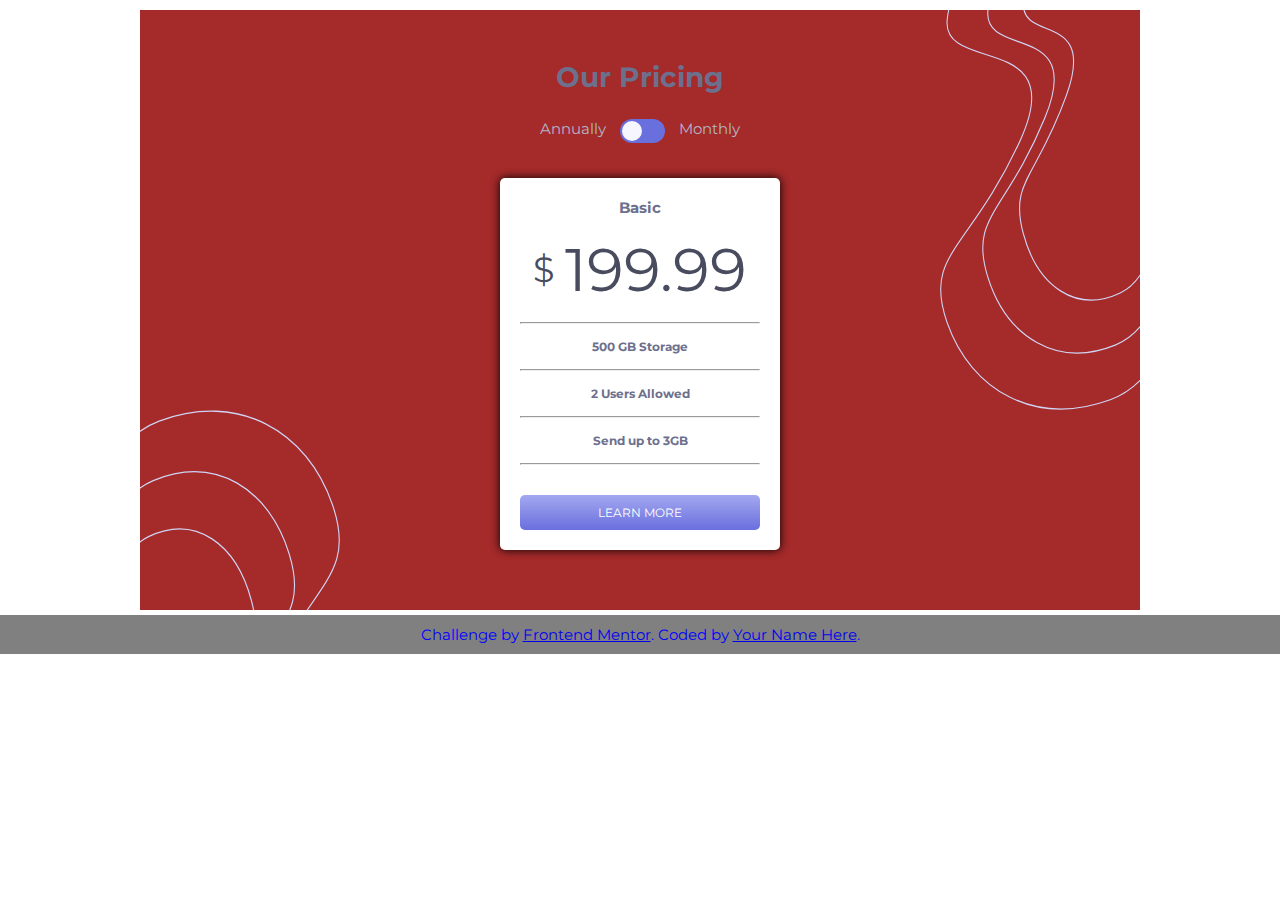
==== index.html @ 0d3bca28 "01_component_Precios" ====
<!DOCTYPE html>
<html lang="en">
<head>
  <meta charset="UTF-8">
  <meta name="viewport" content="width=device-width, initial-scale=1.0"> <!-- displays site properly based on user's device -->

  <link rel="icon" type="image/png" sizes="32x32" href="./images/favicon-32x32.png">
  <link rel="stylesheet" href="./css/main.css">

  <!--FONTS-->
  <link rel="preconnect" href="https://fonts.googleapis.com">
  <link rel="preconnect" href="https://fonts.gstatic.com" crossorigin>
  <link href="https://fonts.googleapis.com/css2?family=Montserrat:ital,wght@0,700;1,700&display=swap" rel="stylesheet">
  

  
  <title>Frontend Mentor | [Challenge Name Here]</title>


</head>
<body>
  <main class="main"> 
    <div class="main__base">

     <!--FIGURA TOP-->
     <div class="background__top">

     </div>

     <h1 class="main__base__title"> Our Pricing </h1>

     <div class="main__base__blockBtn">
      <p class="btnText"> Annually </p>

      <div class="btnSwitch">
        <div class="btnSwitch__circle">

        </div>
      </div>
      
      <p class="btnText"> Monthly </p>
     </div>

     <div class="main__base__blockSections">
      
      <div class="blockSections__bocks">
        <h2 class="blockSections__bocks__title"> Basic </h2>
        <p class="blockSections__bocks__number"><span class="iconDolar"> $ </span> 199.99 </p>
        <hr class="blockSections__bocks__line">
        <h3 class="blockSections__storage"> 500 GB Storage </h3>
        <hr class="blockSections__bocks__line">
        <h3 class="blockSections__storage"> 2 Users Allowed </h3>
        <hr class="blockSections__bocks__line">
        <h3 class="blockSections__storage"> Send up to 3GB </h3>
        <hr class="blockSections__bocks__line">
        <button class="blockSections__bocks__button"> LEARN MORE </button>
      </div>
      
     </div>

     <!--FIGURA BOTTOM-->
     <div class="background__bottom">

     </div>
    </div>

    


      <div class="attribution">
        Challenge by <a href="https://www.frontendmentor.io?ref=challenge" target="_blank">Frontend Mentor</a>. 
        Coded by <a href="#">Your Name Here</a>.
      </div>
  </main>

  
  
</body>
</html>
---- css/main.css ----
.main {
  width: 100%;
  max-width: 1440px;
  padding: 10px 0px;
  background: rgb(255, 255, 255);
  margin: auto;
}
.main .main__base {
  width: 1000px;
  padding: 50px 0px;
  margin: auto;
  position: relative;
  background: brown;
}
.main .main__base .main__base__title {
  text-align: center;
  font-size: 28px;
  color: hsl(233deg, 13%, 49%);
}
.main .main__base .main__base__blockBtn {
  width: 200px;
  padding: 5px 0px;
  margin: 20px auto;
  display: flex;
  justify-content: space-between;
}
.main .main__base .main__base__blockBtn .btnText {
  color: hsl(234deg, 14%, 74%);
}
.main .main__base .main__base__blockBtn .btnSwitch {
  width: 45px;
  padding: 2px;
  border-radius: 20px;
  background: hsl(237deg, 63%, 64%);
}
.main .main__base .main__base__blockBtn .btnSwitch .btnSwitch__circle {
  width: 20px;
  height: 20px;
  background: hsl(240deg, 78%, 98%);
  border-radius: 50%;
}
.main .main__base .main__base__blockSections {
  width: 100%;
  padding: 10px 0px;
  display: flex;
  justify-content: center;
  align-items: center;
  background: transparent;
}
.main .main__base .main__base__blockSections .blockSections__bocks {
  width: 280px;
  padding: 20px;
  background: white;
  text-align: center;
  border-radius: 5px;
  box-shadow: 0px 0px 10px black;
  z-index: 100;
}
.main .main__base .main__base__blockSections .blockSections__bocks .blockSections__bocks__title {
  color: hsl(233deg, 13%, 49%);
}
.main .main__base .main__base__blockSections .blockSections__bocks .blockSections__bocks__number {
  margin: 16px auto;
  font-size: 60px;
  color: hsl(232deg, 13%, 33%);
  display: flex;
  justify-content: center;
  align-items: center;
}
.main .main__base .main__base__blockSections .blockSections__bocks .blockSections__bocks__number .iconDolar {
  font-size: 35px;
  margin-right: 10px;
}
.main .main__base .main__base__blockSections .blockSections__bocks .blockSections__bocks__line {
  width: 100%;
  height: 1px;
  background: hsl(234deg, 14%, 74%);
}
.main .main__base .main__base__blockSections .blockSections__bocks .blockSections__storage {
  margin: 15px 0px;
  color: hsl(233deg, 13%, 49%);
  font-size: 12px;
}
.main .main__base .main__base__blockSections .blockSections__bocks .blockSections__bocks__button {
  margin-top: 30px;
  width: 100%;
  padding: 10px 0px;
  font-size: 12px;
  background: linear-gradient(hsl(236deg, 72%, 79%), hsl(237deg, 63%, 64%));
  border: none;
  border-radius: 5px;
  color: white;
  font-weight: 100px;
}
.main .main__base .background__top {
  width: 200px;
  height: 200px;
  background-image: url(../images/bg-bottom.svg);
  background-size: 100% 100%;
  position: absolute;
  left: 0;
  bottom: 0;
}
.main .main__base .background__bottom {
  width: 200px;
  height: 400px;
  background-image: url(../images/bg-top.svg);
  background-size: 100% 100%;
  position: absolute;
  right: 0;
  top: 0;
}
.main .attribution {
  margin: 5px 0px;
  width: 100%;
  padding: 10px 0px;
  text-align: center;
  color: blue;
  background: grey;
}

* {
  padding: 0;
  margin: 0;
  box-sizing: border-box;
  font-family: "Montserrat", sans-serif;
  font-size: 15px;
}

/*# sourceMappingURL=main.css.map */
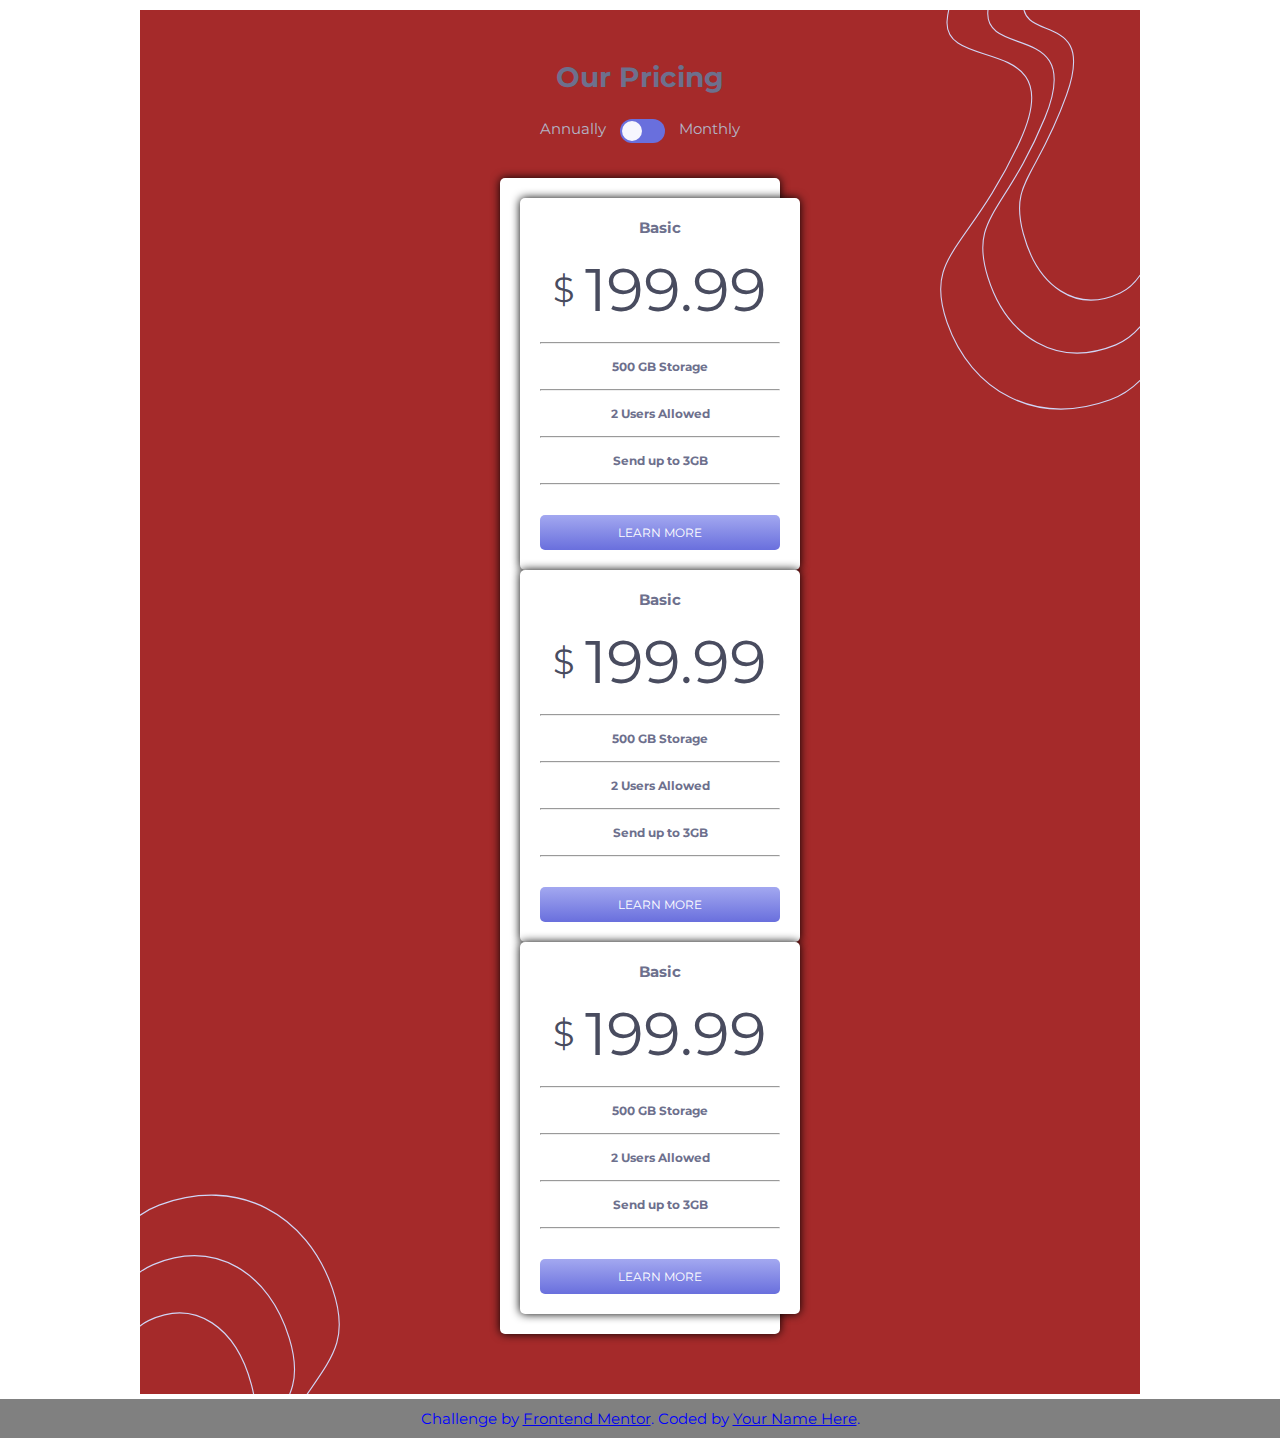
==== commit 73873abb: "02_componentePrecios" ====
--- a/index.html
+++ b/index.html
@@ -43,7 +43,9 @@
 
      <div class="main__base__blockSections">
       
-      <div class="blockSections__bocks">
+
+      <div class="blockSections__bocks" id="base__blocks">
+        <!--
         <h2 class="blockSections__bocks__title"> Basic </h2>
         <p class="blockSections__bocks__number"><span class="iconDolar"> $ </span> 199.99 </p>
         <hr class="blockSections__bocks__line">
@@ -54,7 +56,24 @@
         <h3 class="blockSections__storage"> Send up to 3GB </h3>
         <hr class="blockSections__bocks__line">
         <button class="blockSections__bocks__button"> LEARN MORE </button>
+        -->
       </div>
+
+      <template id="base_template">
+        <div class="blockSections__bocks">
+          <h2 class="blockSections__bocks__title" id="title"> Basic </h2>
+          <p class="blockSections__bocks__number"><span class="iconDolar" id="iconDolar"> $ </span> 199.99 </p>
+          <hr class="blockSections__bocks__line">
+          <h3 class="blockSections__storage" id="storage"> 500 GB Storage </h3>
+          <hr class="blockSections__bocks__line">
+          <h3 class="blockSections__storage" id="users"> 2 Users Allowed </h3>
+          <hr class="blockSections__bocks__line">
+          <h3 class="blockSections__storage" id="send"> Send up to 3GB </h3>
+          <hr class="blockSections__bocks__line">
+          <button class="blockSections__bocks__button" id="buton"> LEARN MORE </button>
+        </div>
+      </template>
+      
       
      </div>
 
@@ -74,6 +93,9 @@
   </main>
 
   
+
+
+  <script src="./js/main.js"></script>
   
 </body>
 </html>--- a/css/main.css
+++ b/css/main.css
@@ -36,7 +36,7 @@
 .main .main__base .main__base__blockBtn .btnSwitch .btnSwitch__circle {
   width: 20px;
   height: 20px;
-  background: hsl(240deg, 78%, 98%);
+  background: #f6f6fe;
   border-radius: 50%;
 }
 .main .main__base .main__base__blockSections {
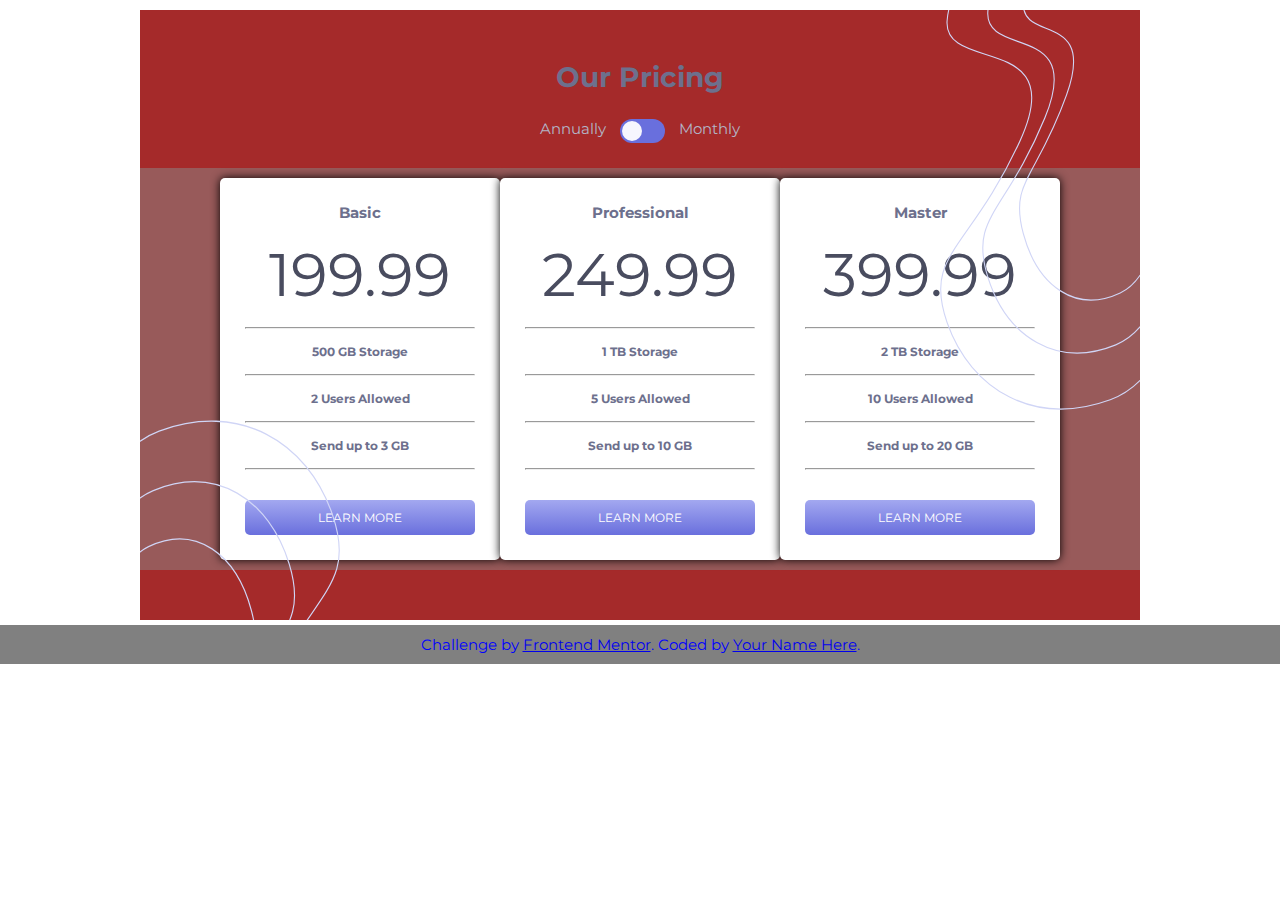
==== commit 608a8a1f: "03_componentePrecios" ====
--- a/index.html
+++ b/index.html
@@ -41,11 +41,11 @@
       <p class="btnText"> Monthly </p>
      </div>
 
-     <div class="main__base__blockSections">
+     <div class="main__base__blockSections" id="base__blocks">
       
-
-      <div class="blockSections__bocks" id="base__blocks">
         <!--
+      <div class="blockSections__bocks" >
+      
         <h2 class="blockSections__bocks__title"> Basic </h2>
         <p class="blockSections__bocks__number"><span class="iconDolar"> $ </span> 199.99 </p>
         <hr class="blockSections__bocks__line">
@@ -56,13 +56,14 @@
         <h3 class="blockSections__storage"> Send up to 3GB </h3>
         <hr class="blockSections__bocks__line">
         <button class="blockSections__bocks__button"> LEARN MORE </button>
-        -->
+       
       </div>
+       -->
 
       <template id="base_template">
         <div class="blockSections__bocks">
           <h2 class="blockSections__bocks__title" id="title"> Basic </h2>
-          <p class="blockSections__bocks__number"><span class="iconDolar" id="iconDolar"> $ </span> 199.99 </p>
+          <p class="blockSections__bocks__number" id="iconDolar"> <span class="iconDolar" > $ </span> 199.99 </p>
           <hr class="blockSections__bocks__line">
           <h3 class="blockSections__storage" id="storage"> 500 GB Storage </h3>
           <hr class="blockSections__bocks__line">
--- a/css/main.css
+++ b/css/main.css
@@ -46,15 +46,15 @@
   justify-content: center;
   align-items: center;
   background: transparent;
+  background: rgb(152, 90, 90);
 }
 .main .main__base .main__base__blockSections .blockSections__bocks {
   width: 280px;
-  padding: 20px;
+  padding: 25px;
   background: white;
   text-align: center;
   border-radius: 5px;
   box-shadow: 0px 0px 10px black;
-  z-index: 100;
 }
 .main .main__base .main__base__blockSections .blockSections__bocks .blockSections__bocks__title {
   color: hsl(233deg, 13%, 49%);
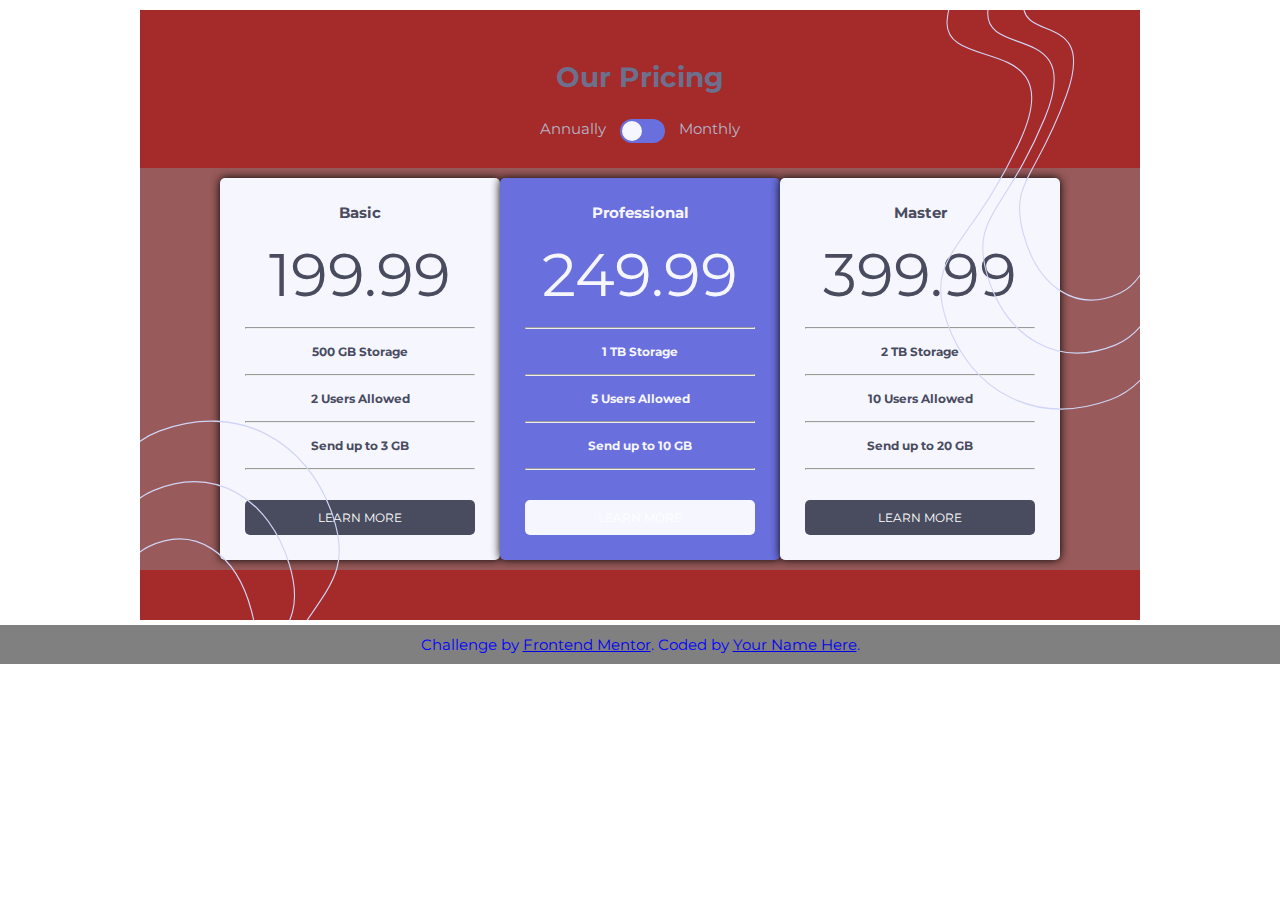
==== commit 9bd69ae6: "04_componentePrecios" ====
--- a/index.html
+++ b/index.html
@@ -61,9 +61,9 @@
        -->
 
       <template id="base_template">
-        <div class="blockSections__bocks">
+        <div class="blockSections__bocks" id="block">
           <h2 class="blockSections__bocks__title" id="title"> Basic </h2>
-          <p class="blockSections__bocks__number" id="iconDolar"> <span class="iconDolar" > $ </span> 199.99 </p>
+          <p class="blockSections__bocks__number" id="number"> 199.99 </p>
           <hr class="blockSections__bocks__line">
           <h3 class="blockSections__storage" id="storage"> 500 GB Storage </h3>
           <hr class="blockSections__bocks__line">
--- a/css/main.css
+++ b/css/main.css
@@ -62,7 +62,7 @@
 .main .main__base .main__base__blockSections .blockSections__bocks .blockSections__bocks__number {
   margin: 16px auto;
   font-size: 60px;
-  color: hsl(232deg, 13%, 33%);
+  color: #494c5f;
   display: flex;
   justify-content: center;
   align-items: center;
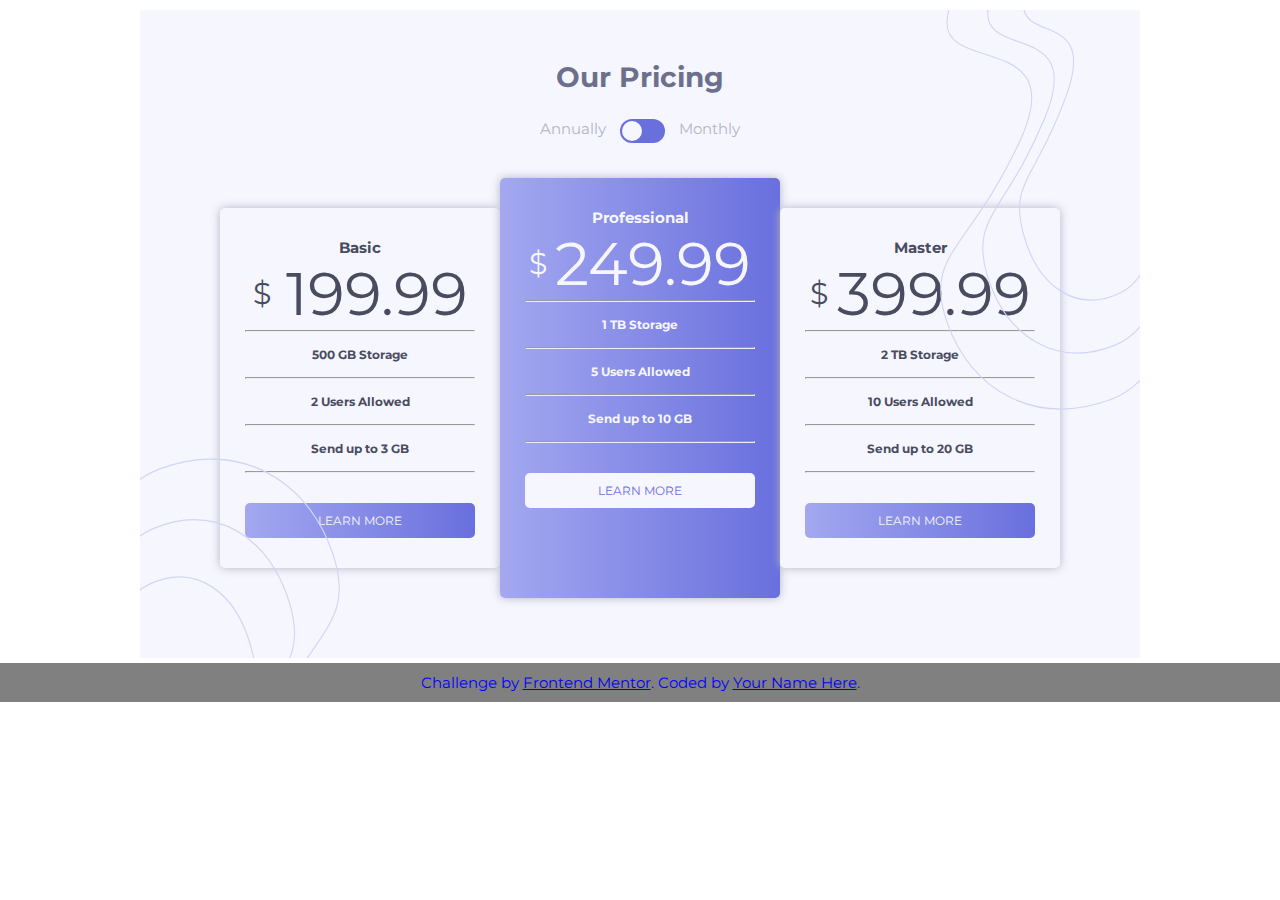
==== commit 010bb8bb: "08_componentePrecios" ====
--- a/index.html
+++ b/index.html
@@ -63,7 +63,10 @@
       <template id="base_template">
         <div class="blockSections__bocks" id="block">
           <h2 class="blockSections__bocks__title" id="title"> Basic </h2>
-          <p class="blockSections__bocks__number" id="number"> 199.99 </p>
+          <div class="blockSections__bocks__number">
+            <span class="number_icon" id="icon"> $ </span>
+            <p class="number_text" id="number"> 199.99 </p>
+          </div>
           <hr class="blockSections__bocks__line">
           <h3 class="blockSections__storage" id="storage"> 500 GB Storage </h3>
           <hr class="blockSections__bocks__line">
--- a/css/main.css
+++ b/css/main.css
@@ -10,7 +10,7 @@
   padding: 50px 0px;
   margin: auto;
   position: relative;
-  background: brown;
+  background: #f6f6fe;
 }
 .main .main__base .main__base__title {
   text-align: center;
@@ -46,30 +46,30 @@
   justify-content: center;
   align-items: center;
   background: transparent;
-  background: rgb(152, 90, 90);
 }
 .main .main__base .main__base__blockSections .blockSections__bocks {
   width: 280px;
-  padding: 25px;
+  padding: 30px 25px;
   background: white;
   text-align: center;
   border-radius: 5px;
-  box-shadow: 0px 0px 10px black;
+  box-shadow: 0px 0px 10px hsl(234deg, 14%, 74%);
 }
 .main .main__base .main__base__blockSections .blockSections__bocks .blockSections__bocks__title {
   color: hsl(233deg, 13%, 49%);
 }
 .main .main__base .main__base__blockSections .blockSections__bocks .blockSections__bocks__number {
-  margin: 16px auto;
+  display: flex;
+  justify-content: space-around;
+  align-items: center;
+}
+.main .main__base .main__base__blockSections .blockSections__bocks .blockSections__bocks__number .number_icon {
+  font-size: 30px;
+  color: #494c5f;
+}
+.main .main__base .main__base__blockSections .blockSections__bocks .blockSections__bocks__number .number_text {
   font-size: 60px;
   color: #494c5f;
-  display: flex;
-  justify-content: center;
-  align-items: center;
-}
-.main .main__base .main__base__blockSections .blockSections__bocks .blockSections__bocks__number .iconDolar {
-  font-size: 35px;
-  margin-right: 10px;
 }
 .main .main__base .main__base__blockSections .blockSections__bocks .blockSections__bocks__line {
   width: 100%;
